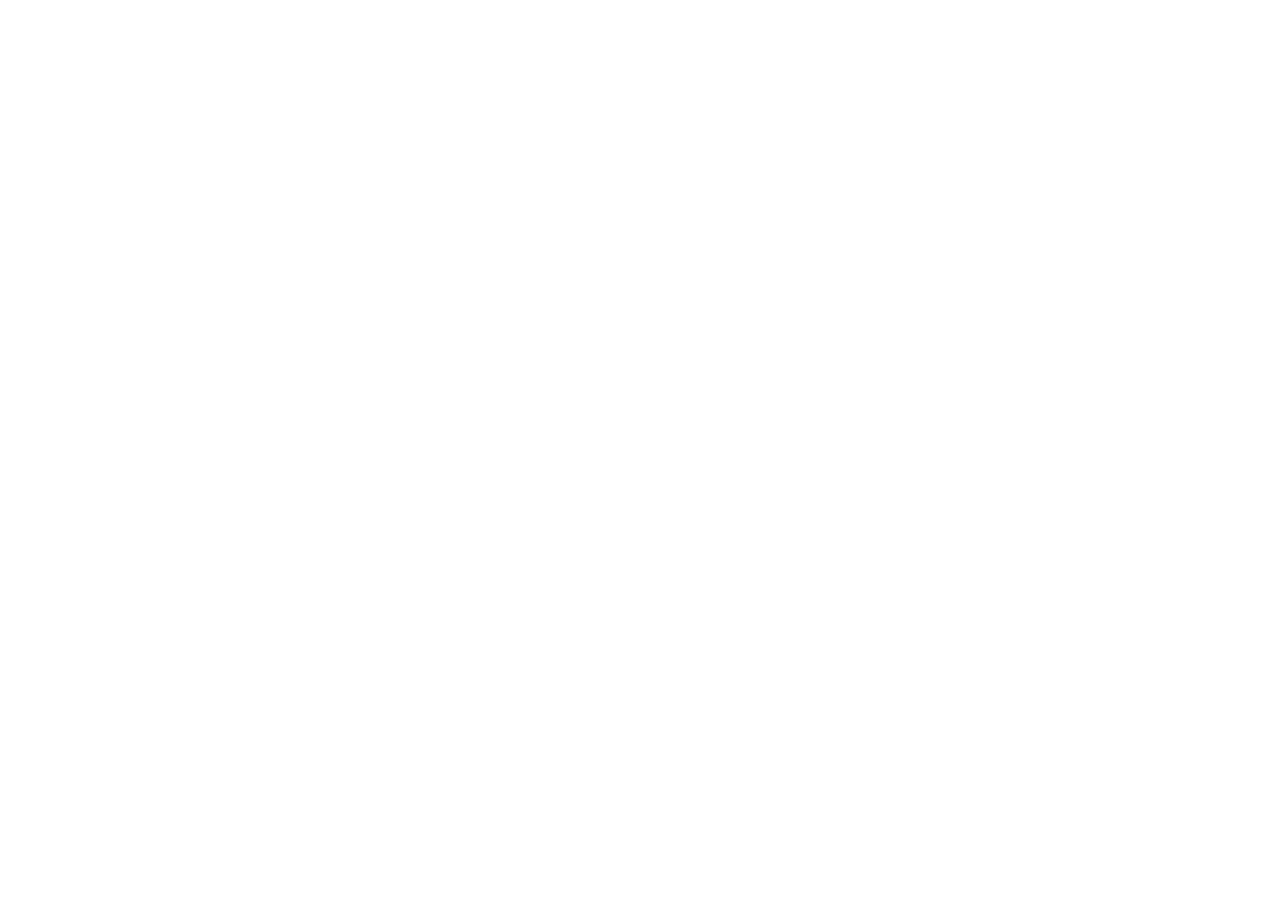
==== index.html @ 8269cacf "first setup" ====
<!DOCTYPE html>
<html lang="en">
<head>
    <meta charset="UTF-8">
    <meta name="viewport" content="width=device-width, initial-scale=1.0">
    <title>Geometry-Genius</title>
    <link rel="stylesheet" href="style.css">

    <!-- font awsome -->
    <link rel="preconnect" href="https://fonts.googleapis.com">
    <link rel="preconnect" href="https://fonts.gstatic.com" crossorigin>
    <link href="https://fonts.googleapis.com/css2?family=Inter&family=Lobster&family=Open+Sans&family=Poppins&family=Work+Sans&display=swap" rel="stylesheet">
</head>
<body>
    


</body>
</html>
---- style.css ----
*{
    margin: 0;
    padding: 0;
    box-sizing: border-box;
    font-family: 'Inter', sans-serif;
    font-family: 'Lobster', sans-serif;
    font-family: 'Open Sans', sans-serif;
    font-family: 'Poppins', sans-serif;
    font-family: 'Work Sans', sans-serif;
}
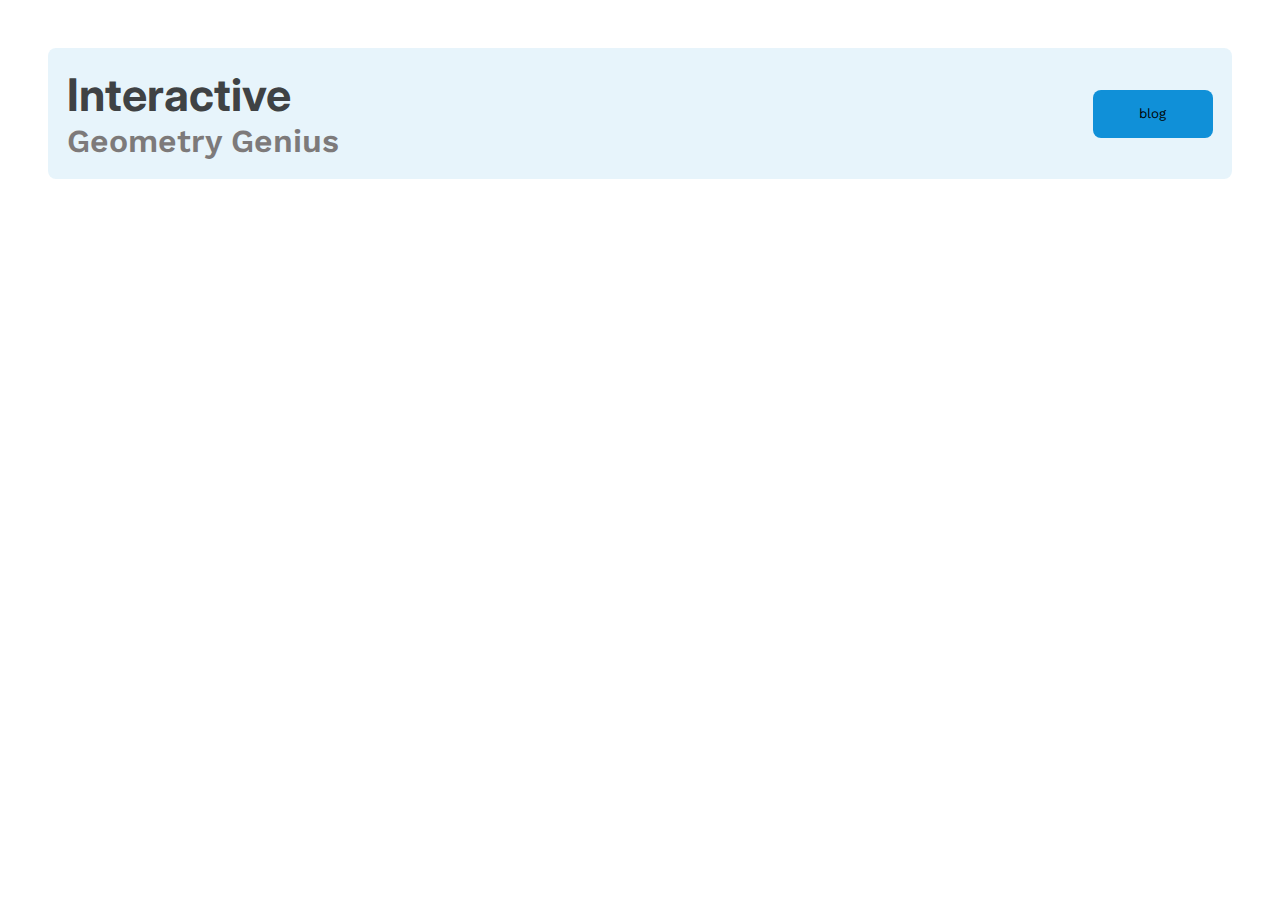
==== commit dbee04aa: "nav bar" ====
--- a/index.html
+++ b/index.html
@@ -12,7 +12,15 @@
     <link href="https://fonts.googleapis.com/css2?family=Inter&family=Lobster&family=Open+Sans&family=Poppins&family=Work+Sans&display=swap" rel="stylesheet">
 </head>
 <body>
-    
+    <header>
+        <nav class="nav-bar">
+            <div>
+                <h3 class="nav-title">Interactive </h3>
+                <p class="nav-sub-title">Geometry Genius</p>
+            </div>
+            <button>blog</button>
+        </nav>
+    </header>
 
 
 </body>
--- a/style.css
+++ b/style.css
@@ -7,4 +7,46 @@
     font-family: 'Open Sans', sans-serif;
     font-family: 'Poppins', sans-serif;
     font-family: 'Work Sans', sans-serif;
-}+}
+
+
+
+/* nav bar style start */
+.nav-bar{
+    margin: 3rem;
+    padding: 1.2rem;
+    display: flex;
+    justify-content: space-between;
+    align-items: center;
+    border-radius: 0.5rem;
+    background: rgba(16, 144, 216, 0.10);   
+}
+
+.nav-title{
+    color: rgba(17, 17, 17, 0.80);
+    font-family: Inter;
+    font-size: 2.8125rem;
+    font-style: normal;
+    font-weight: 700;
+    line-height: normal;
+}
+
+.nav-sub-title{
+    font-size: 2rem;
+    font-weight: 600;
+    color:rgb(125, 122, 122)
+}
+
+nav button{
+    width: 7.5rem;
+    height: 3rem;
+    flex-shrink: 0;
+    border-radius: 0.5rem;
+    background: #1090D8;
+    border: none;
+}
+
+
+/* nav bar style ---------------------ends*/
+
+
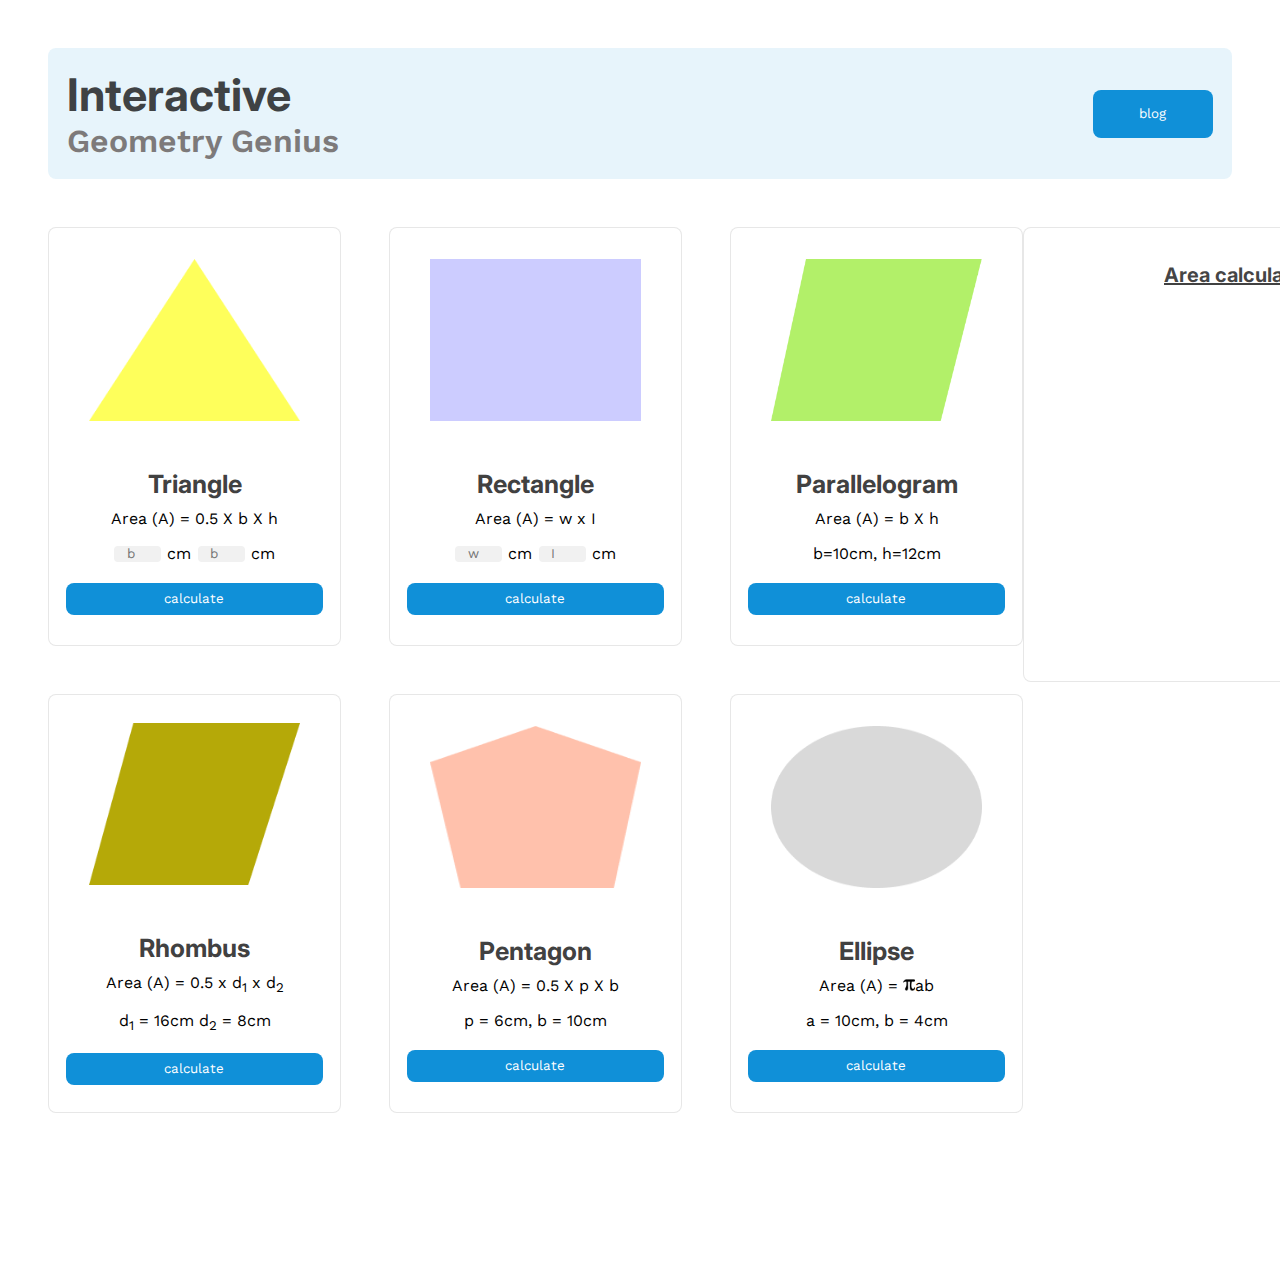
==== commit 2a9c5cca: "subscript superscript and pie icon and all data input" ====
--- a/index.html
+++ b/index.html
@@ -23,5 +23,89 @@
     </header>
 
 
+    <main>
+        <section class="geometry-container">
+            <div class="geometry-body">
+                <div class="geometry-card">
+                    <img class="card-img" src="./images/triangle.png" alt="">
+                    <h5 class="card-title">Triangle</h5>
+                    <p class="card-fomula">Area (A) = 0.5 X b X h</p>
+                    <div class="input-container">
+                        <input type="number" placeholder="b" >
+                        <p>cm</p>
+                        <input type="number" placeholder="b" >
+                        <p>cm</p>
+
+                    </div>
+                    <button class="btn-calculate">calculate</button>
+                </div>
+                <div class="geometry-card">
+                    <img class="card-img" src="./images/rectangle.png" alt="">
+                    <h5 class="card-title">Rectangle</h5>
+                    <p class="card-fomula">Area (A) = w x  I</p>
+                    <div class="input-container">
+                        <input type="number" placeholder="w" >
+                        <p>cm</p>
+                        <input type="number" placeholder="I" >
+                        <p>cm</p>
+
+                    </div>
+                    <button class="btn-calculate">calculate</button>
+                </div>
+                <div class="geometry-card">
+                    <img class="card-img" src="./images/./parallelogram.png" alt="">
+                    <h5 class="card-title">Parallelogram</h5>
+                    <p class="card-fomula">Area (A) = b X h</p>
+                    <div class="input-container">
+                        <p>b=10cm, h=12cm</p>
+
+
+                    </div>
+                    <button class="btn-calculate">calculate</button>
+                </div>
+                <div class="geometry-card">
+                    <img class="card-img" src="./images/rhombus.png" alt="">
+                    <h5 class="card-title">Rhombus</h5>
+                    <p class="card-fomula">Area (A) = 0.5  x d<sub>1</sub> x d<sub>2</sub> </p>
+                    <div style="margin-top: 1rem;">
+                       d<sub>1</sub> = 16cm d<sub>2</sub> = 8cm
+
+
+                    </div>
+                    <button class="btn-calculate">calculate</button>
+                </div>
+                <div class="geometry-card">
+                    <img class="card-img" src="./images/pentagon.png" alt="">
+                    <h5 class="card-title">Pentagon</h5>
+                    <p class="card-fomula">Area (A) = 0.5 X p X b</p>
+                    <div class="input-container">
+                        p = 6cm, b = 10cm
+
+
+                    </div>
+                    <button class="btn-calculate">calculate</button>
+                </div>
+                <div class="geometry-card">
+                    <img class="card-img" src="./images/ellipse.png" alt="">
+                    <h5 class="card-title">Ellipse</h5>
+                    <p class="card-fomula">Area (A) = <img class="pie" src="./images/pi-mathematical-constant-symbol.png" alt="">ab </p>
+                    <div class="input-container">
+                        a = 10cm, b = 4cm
+
+
+                    </div>
+                    <button class="btn-calculate">calculate</button>
+                </div>
+                
+            </div>
+
+
+
+            <div class="area-calculation-section">
+                <h3 class="area-title">Area calculation</h3>
+            </div>
+        </section>
+    </main>
+
 </body>
 </html>--- a/style.css
+++ b/style.css
@@ -44,9 +44,125 @@
     border-radius: 0.5rem;
     background: #1090D8;
     border: none;
+    color:white;
 }
 
 
 /* nav bar style ---------------------ends*/
 
 
+.geometry-container{
+    display: flex;
+    justify-content: space-between;
+    margin: 3rem;
+    margin-bottom: 10rem;
+
+}
+
+.geometry-body{
+    display: grid;
+    grid-template-columns: repeat(3,1fr);
+    gap:3rem;
+}
+
+
+.geometry-card{
+    width: 18.3125rem;
+    height: 26.1875rem;
+    flex-shrink: 0;
+    border-radius: 0.5rem;
+    border: 1px solid rgba(17, 17, 17, 0.10);
+    background: #FFF;
+    display: flex;
+    flex-direction: column;
+    justify-content: center;
+    align-items: center;
+}
+
+
+
+
+
+.card-img{
+    width: 13.1875rem;
+height: 10.125rem;
+flex-shrink: 0;
+margin-bottom: 3rem;
+}
+.card-title{
+    color: #414141;
+text-align: center;
+font-family: Inter;
+font-size: 1.5625rem;
+font-style: normal;
+font-weight: 700;
+line-height: normal;
+margin-bottom: .63rem;
+}
+
+.card-formula{
+    color: #414141;
+    text-align: center;
+    font-family: Inter;
+    font-size: 1rem;
+    font-style: normal;
+    font-weight: 400;
+    line-height: normal;
+}
+
+
+.input-container{
+    margin-top: 1rem ;
+    display: flex;
+    gap: .4rem;
+    align-items: center;
+    /* justify-content: center; */
+}
+.input-container input{
+    width: 2.9375rem;
+    height: 1rem;
+    flex-shrink: 0;
+    border-radius: 0.25rem;
+    background: #F1F1F1;
+    border: none;
+    padding-left: .8rem;
+}
+
+.pie{
+    height: .8rem;
+    width: .8rem;
+}
+.btn-calculate{
+   margin-top: 1.2rem;
+    width: 88%;
+    height: 2rem;
+    flex-shrink: 0;
+    border-radius: 0.5rem;
+    background: #1090D8;
+    border: none;
+    color: white;
+}
+
+
+.area-calculation-section{
+    width: 27.3125rem;
+    height: 28.38781rem;
+    flex-shrink: 0;
+    border-radius: 0.5rem;
+    border: 1px solid rgba(17, 17, 17, 0.10);
+    background: #FFF;
+    text-align: center;
+}
+
+.area-title{
+    margin-top: 2rem;
+    text-decoration: underline;
+    font-family: 900;
+    color: rgba(17, 17, 17, 0.80);
+    font-family: Inter;
+    font-size: 1.25rem;
+    font-style: normal;
+    font-weight: 700;
+    line-height: 1.875rem; /* 150% */
+    text-decoration-line: underline;
+}
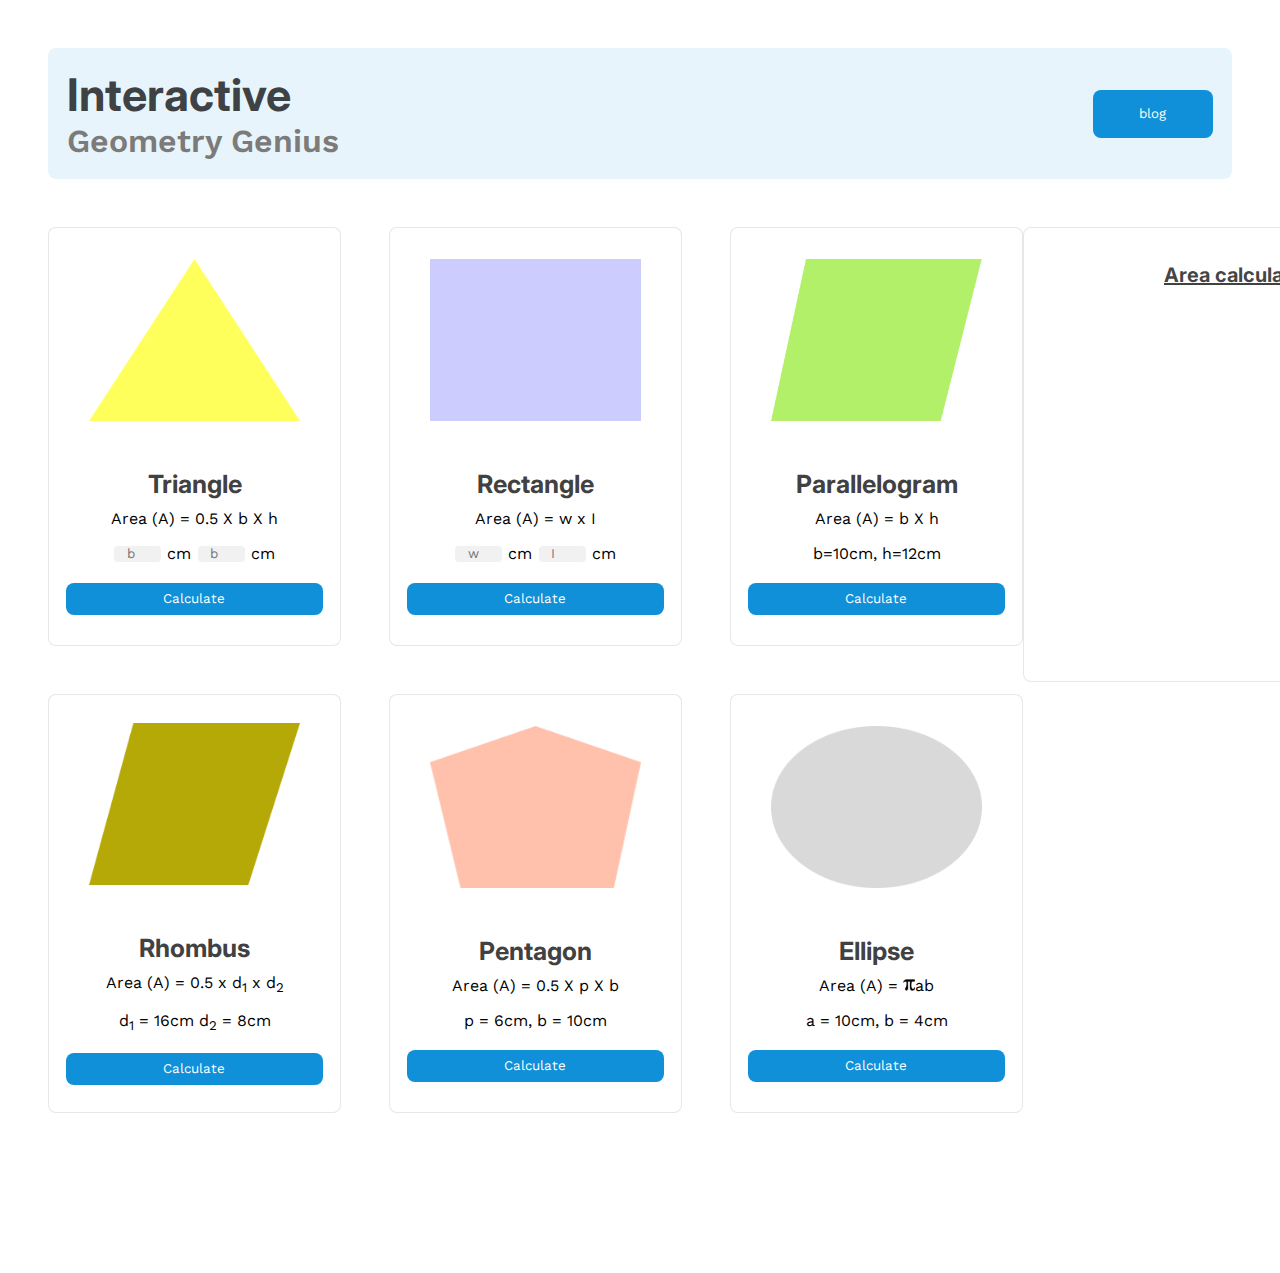
==== commit 7c73bf2e: "fixed value four card funtion done" ====
--- a/index.html
+++ b/index.html
@@ -24,7 +24,7 @@
 
 
     <main>
-        <section class="geometry-container">
+        <section id="geometry-container" class="geometry-container">
             <div class="geometry-body">
                 <div class="geometry-card">
                     <img class="card-img" src="./images/triangle.png" alt="">
@@ -37,7 +37,7 @@
                         <p>cm</p>
 
                     </div>
-                    <button class="btn-calculate">calculate</button>
+                    <button class="btn-calculate">Calculate</button>
                 </div>
                 <div class="geometry-card">
                     <img class="card-img" src="./images/rectangle.png" alt="">
@@ -50,7 +50,7 @@
                         <p>cm</p>
 
                     </div>
-                    <button class="btn-calculate">calculate</button>
+                    <button class="btn-calculate">Calculate</button>
                 </div>
                 <div class="geometry-card">
                     <img class="card-img" src="./images/./parallelogram.png" alt="">
@@ -61,7 +61,7 @@
 
 
                     </div>
-                    <button class="btn-calculate">calculate</button>
+                    <button id="parallelogram-btn" class="btn-calculate">Calculate</button>
                 </div>
                 <div class="geometry-card">
                     <img class="card-img" src="./images/rhombus.png" alt="">
@@ -72,7 +72,7 @@
 
 
                     </div>
-                    <button class="btn-calculate">calculate</button>
+                    <button id="Rhombus-btn" class="btn-calculate">Calculate</button>
                 </div>
                 <div class="geometry-card">
                     <img class="card-img" src="./images/pentagon.png" alt="">
@@ -83,7 +83,7 @@
 
 
                     </div>
-                    <button class="btn-calculate">calculate</button>
+                    <button id="Pentagon-btn" class="btn-calculate">Calculate</button>
                 </div>
                 <div class="geometry-card">
                     <img class="card-img" src="./images/ellipse.png" alt="">
@@ -94,18 +94,33 @@
 
 
                     </div>
-                    <button class="btn-calculate">calculate</button>
+                    <button id="Ellipse-btn" class="btn-calculate">Calculate</button>
                 </div>
                 
             </div>
 
 
 
-            <div class="area-calculation-section">
+            <div id="area-section" class="area-calculation-section">
                 <h3 class="area-title">Area calculation</h3>
+
+                <div id="area-calculation" class="area-calculation" >
+                  <!-- <div id="calculate-body" class="calculate-body">
+                     <li style="display: block;">hasan</li>
+                     <p>125m</p>
+                     <button>Covert to m<sup>2</sup></button>
+                 </div> -->
+                     
+                     <!-- <li >
+                        <p style="list-style: number;">125</p> 
+                        <button>Covert to m<sup>2</sup></button>
+                    </li> -->
+                     
+                </div>
             </div>
         </section>
     </main>
-
+ <script src="./js/geo-calculation.js"></script>
+ <script src="./js/fixedValueCard.js"></script>
 </body>
 </html>--- a/style.css
+++ b/style.css
@@ -151,7 +151,6 @@
     border-radius: 0.5rem;
     border: 1px solid rgba(17, 17, 17, 0.10);
     background: #FFF;
-    text-align: center;
 }
 
 .area-title{
@@ -165,4 +164,29 @@
     font-weight: 700;
     line-height: 1.875rem; /* 150% */
     text-decoration-line: underline;
+    text-align: center;
+    margin-bottom: 2rem;
+
 }
+.area-calculation  li  {
+    margin-left: 2rem;
+    display: flex;
+    justify-content: space-around;
+    align-items: center;
+    list-style: number;
+    margin-bottom: 1rem;
+}
+.area-calculation  li  button {
+    width: 7.5rem;
+    height: 2rem;
+    flex-shrink: 0;
+    border-radius: 0.5rem;
+    background: #1090D8;
+    border: none;
+    color:rgb(21, 20, 20);
+}
+
+.calculate-body {
+    display: flex;
+
+}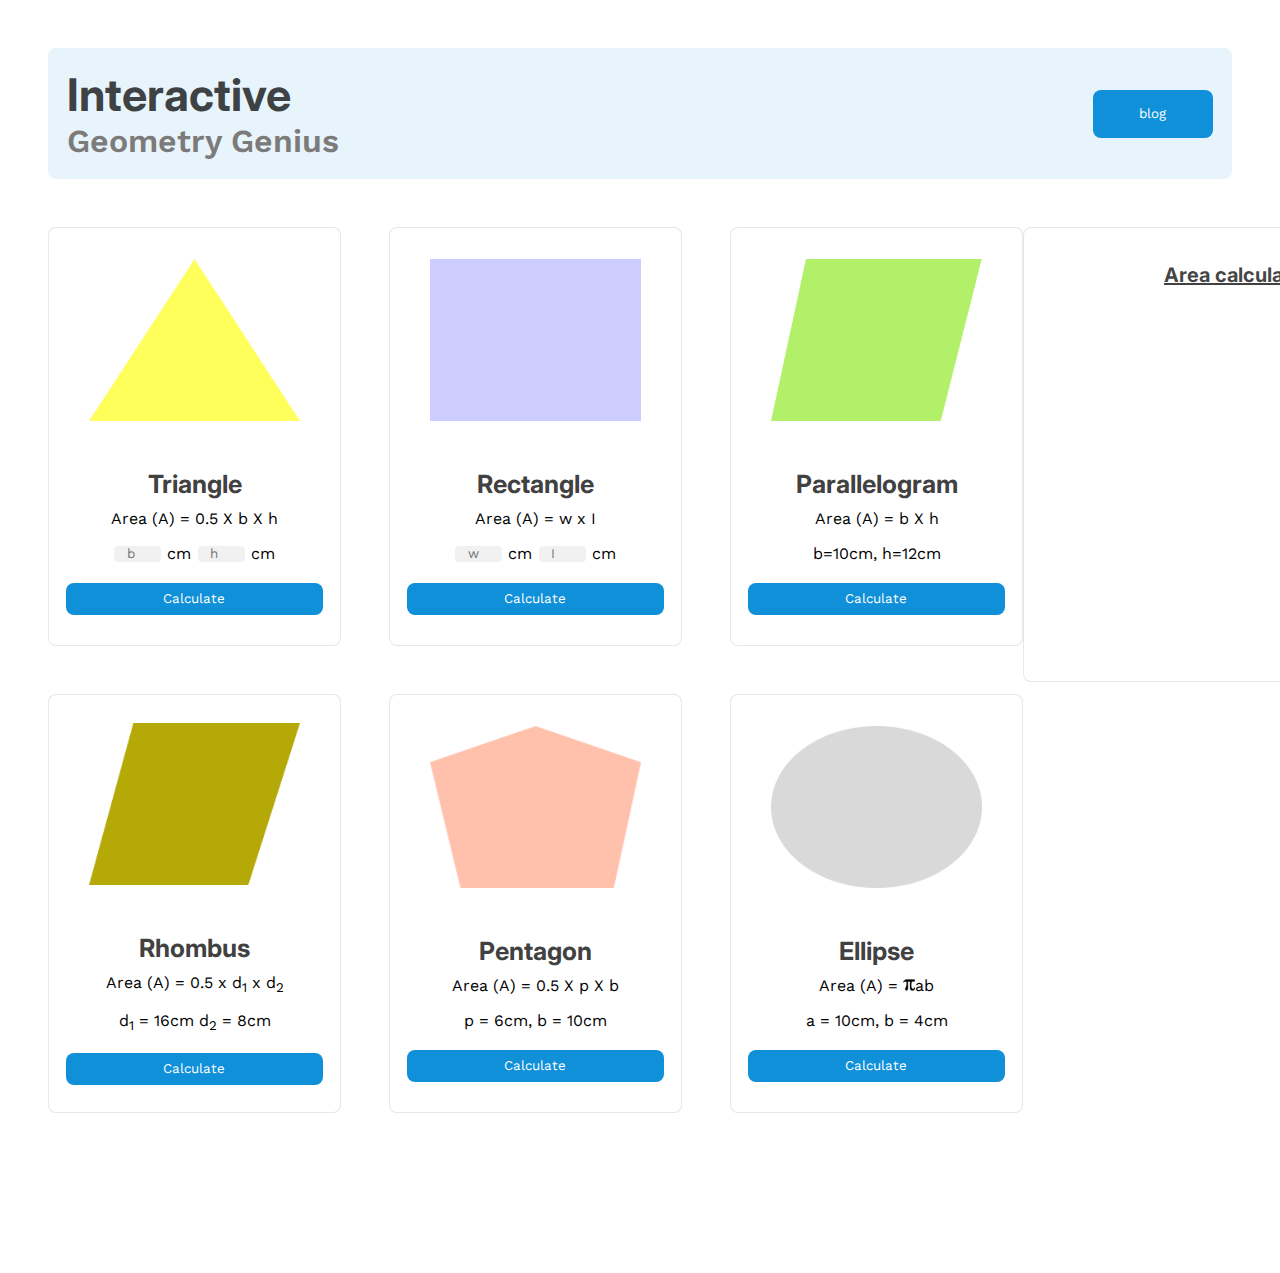
==== commit b6a01daa: "trinagle full funtion set" ====
--- a/index.html
+++ b/index.html
@@ -31,26 +31,26 @@
                     <h5 class="card-title">Triangle</h5>
                     <p class="card-fomula">Area (A) = 0.5 X b X h</p>
                     <div class="input-container">
-                        <input type="number" placeholder="b" >
+                        <input id="triangle-B-Field" type="number" placeholder="b" >
                         <p>cm</p>
-                        <input type="number" placeholder="b" >
+                        <input id="triangle-H-Field"  type="number" placeholder="h" >
                         <p>cm</p>
 
                     </div>
-                    <button class="btn-calculate">Calculate</button>
+                    <button id="Triangle-btn" class="btn-calculate">Calculate</button>
                 </div>
                 <div class="geometry-card">
                     <img class="card-img" src="./images/rectangle.png" alt="">
                     <h5 class="card-title">Rectangle</h5>
                     <p class="card-fomula">Area (A) = w x  I</p>
                     <div class="input-container">
-                        <input type="number" placeholder="w" >
+                        <input id="Rectangle-W-Field" type="number" placeholder="w" >
                         <p>cm</p>
-                        <input type="number" placeholder="I" >
+                        <input id="Rectangle-I-Field" type="number" placeholder="I" >
                         <p>cm</p>
 
                     </div>
-                    <button class="btn-calculate">Calculate</button>
+                    <button id="Rectangle-btn" class="btn-calculate">Calculate</button>
                 </div>
                 <div class="geometry-card">
                     <img class="card-img" src="./images/./parallelogram.png" alt="">
--- a/style.css
+++ b/style.css
@@ -170,8 +170,9 @@
 }
 .area-calculation  li  {
     margin-left: 2rem;
+    margin-right: 2rem;
     display: flex;
-    justify-content: space-around;
+    justify-content: space-between;
     align-items: center;
     list-style: number;
     margin-bottom: 1rem;
